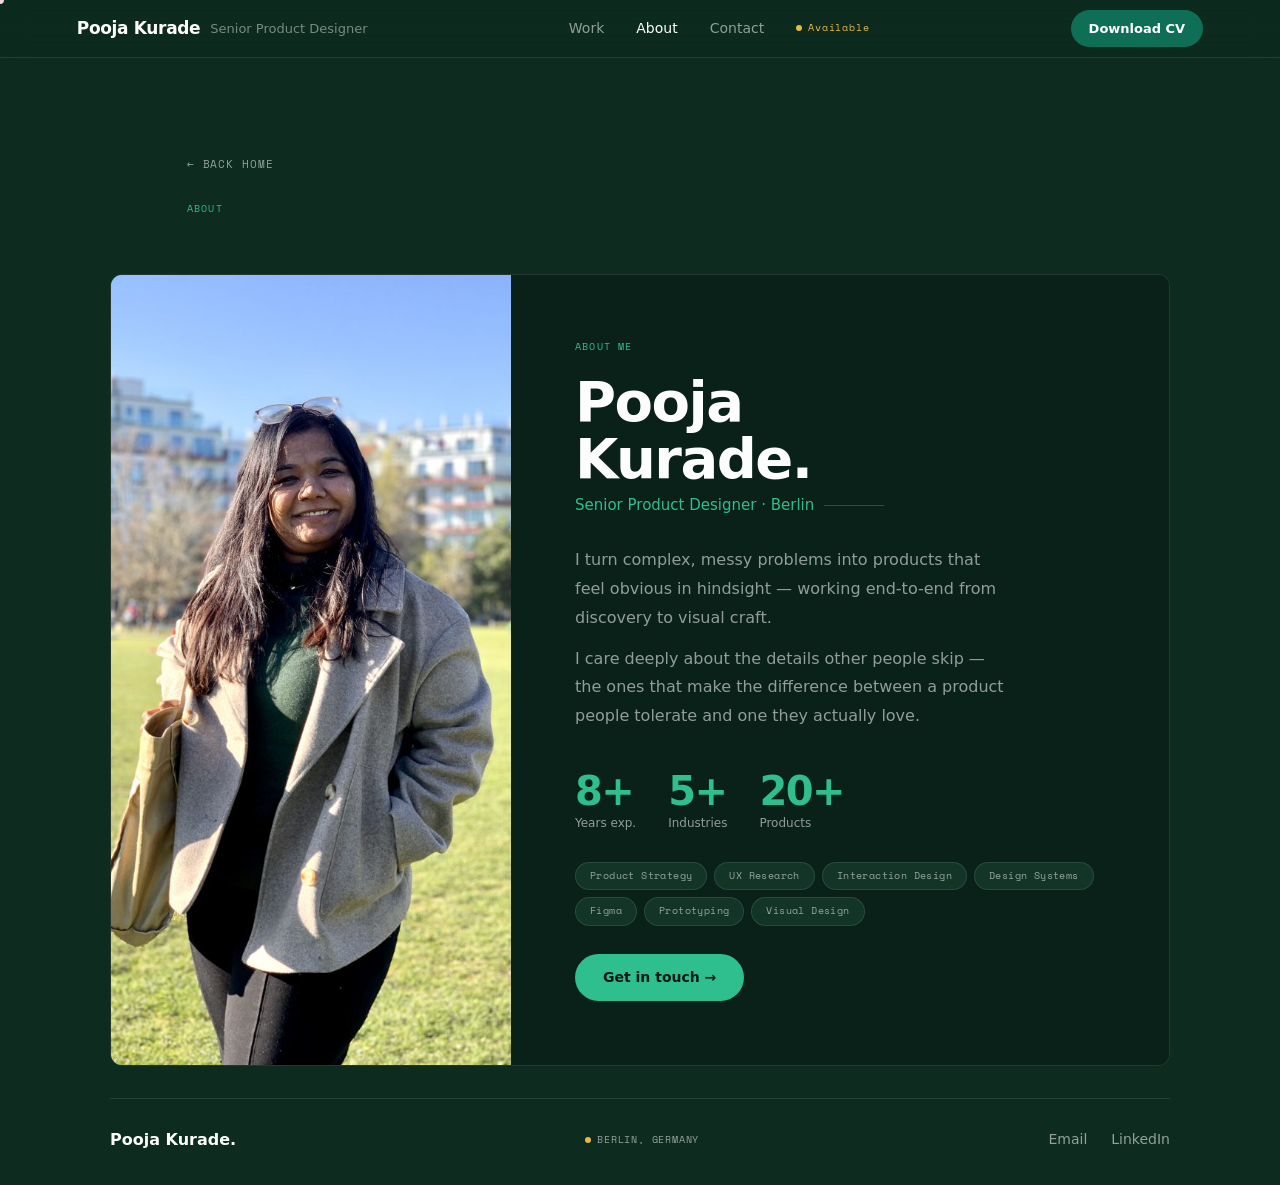
==== about.html @ 362f10af "Add favicon, fix nav color, overlay back link, compress images" ====
<!DOCTYPE html>
<html lang="en">
<head>
<meta charset="UTF-8">
<meta name="viewport" content="width=device-width, initial-scale=1.0">
<title>About — Pooja Kurade, Senior Product Designer</title>
<meta name="description" content="Senior Product Designer based in Berlin with 8 years of experience across mobile, enterprise, automotive and fintech.">
<link rel="icon" type="image/png" sizes="32x32" href="images/favicon-32.png">
<link rel="icon" type="image/png" sizes="16x16" href="images/favicon-16.png">
<link rel="apple-touch-icon" sizes="180x180" href="images/favicon-180.png">
<link rel="icon" href="images/favicon.ico">
<link href="https://api.fontshare.com/v2/css?f[]=general-sans@400,500,600,700&display=swap" rel="stylesheet">
<link rel="preconnect" href="https://fonts.googleapis.com">
<link rel="preconnect" href="https://fonts.gstatic.com" crossorigin>
<link href="https://fonts.googleapis.com/css2?family=Space+Mono&display=swap" rel="stylesheet">
<style>

/* ── TOKENS ── */
:root {
  --dark:     #081812;
  --bg:       #0D2B1E;
  --bg-alt:   #0A2119;
  --bg-raise: #123528;
  --mid:      rgba(253,253,253,.56);
  --mid-dim:  rgba(253,253,253,.38);
  --light:    #0A2119;
  --cream:    #0D2B1E;
  --white:    #FDFDFD;
  --teal:     #2FBE8E;
  --teal-l:   rgba(47,190,142,.14);
  --yellow:   #E8B84B;
  --yellow-l: rgba(232,184,75,.14);
  --border:   rgba(255,255,255,.10);
  --ff:  'Source Sans 3', 'Source Sans Pro', system-ui, sans-serif;
  --ff-m: 'Space Mono', monospace;
  --pad:  clamp(24px, 6vw, 96px);
  --max-w: 1060px;
  --ease: cubic-bezier(0.4,0,0.2,1);
}

*,*::before,*::after { box-sizing: border-box; margin: 0; padding: 0 }
html { scroll-behavior: smooth }
body {
  font-family: var(--ff);
  font-size: 16px; line-height: 1.65;
  color: var(--mid); background: var(--bg);
  cursor: none; overflow-x: hidden;
}
a { color: inherit; text-decoration: none }
img { display: block; max-width: 100% }

#cur {
  width: 8px; height: 8px; background: #fff;
  mix-blend-mode: difference;
  border-radius: 50%; position: fixed; top: 0; left: 0;
  pointer-events: none; z-index: 9999;
  transform: translate(-50%,-50%);
  transition: width .2s var(--ease), height .2s var(--ease);
  will-change: left, top;
}
#cur.big { width: 32px; height: 32px; background: transparent; border: 1.5px solid var(--teal) }
@media(hover:none) { #cur { display: none } body { cursor: auto } }

/* ── NAV ── */
#nav {
  position: fixed; top: 0; left: 0; right: 0; z-index: 200;
  height: 58px; display: flex; align-items: center; justify-content: space-between;
  padding: 0 var(--pad);
  background: rgba(13,43,30,.92);
  backdrop-filter: blur(14px); -webkit-backdrop-filter: blur(14px);
  border-bottom: 1px solid var(--border);
}
.nav-logo { font-size: 17px; font-weight: 700; color: #fff; letter-spacing: -.02em; display: flex; align-items: center; gap: 10px }
.nav-role { font-size: 13px; font-weight: 400; color: rgba(255,255,255,.45); letter-spacing: 0 }
@media (max-width: 640px) { .nav-role { display: none } }
.nav-links { display: flex; list-style: none; gap: 32px; align-items: center }
.nav-links a { font-size: 14px; font-weight: 500; color: rgba(255,255,255,.55); transition: color .2s }
.nav-links a:hover, .nav-links a.cur-page { color: #fff }
.nav-cv {
  display: inline-flex; align-items: center; gap: 6px;
  font-family: var(--ff); font-size: 13px; font-weight: 600;
  color: #fff; background: #0F6E56;
  padding: 8px 18px; border-radius: 999px;
  transition: background .2s, transform .15s;
  white-space: nowrap;
}
.nav-cv:hover { background: #0F6E56; transform: translateY(-1px) }
.nav-avail {
  font-family: var(--ff-m); font-size: 10px; letter-spacing: .08em;
  color: var(--yellow); display: flex; align-items: center; gap: 6px;
}
.nav-dot {
  width: 6px; height: 6px; border-radius: 50%; background: var(--yellow);
  display: inline-block; animation: pulse 2.5s ease infinite; flex-shrink: 0;
}
@keyframes pulse { 0%,100%{opacity:1} 50%{opacity:.3} }
.hamburger {
  display: none; flex-direction: column; gap: 5px;
  background: none; border: none; cursor: none; padding: 4px;
}
.hamburger span { display: block; width: 20px; height: 1.5px; background: rgba(255,255,255,.7); border-radius: 2px }
#mob {
  display: none; position: fixed; inset: 0; z-index: 190;
  background: var(--bg); flex-direction: column;
  align-items: center; justify-content: center; gap: 24px;
}
#mob.open { display: flex }
#mob a { font-size: 40px; font-weight: 700; color: var(--white); transition: color .2s }
#mob a:hover { color: var(--teal) }
.mob-x { position: absolute; top: 18px; right: var(--pad); font-size: 22px; background: none; border: none; cursor: none; color: var(--white) }

/* ── PAGE HEAD ── */
.about-head { padding: 150px var(--pad) 0; max-width: var(--max-w); margin: 0 auto }
.about-eyebrow {
  font-family: var(--ff-m); font-size: 10px; letter-spacing: .12em;
  text-transform: uppercase; color: var(--teal); margin-bottom: 16px; display: block;
}
.about-back {
  display: inline-flex; align-items: center; gap: 6px;
  font-family: var(--ff-m); font-size: 11px; letter-spacing: .08em; text-transform: uppercase;
  color: var(--mid); margin-bottom: 28px; transition: color .2s;
}
.about-back:hover { color: var(--teal) }

/* ── PROFILE (reused) ── */
#profile { padding: 40px var(--pad) 0 }
.profile-grid {
  max-width: var(--max-w);
  margin: 0 auto;
  display: grid; grid-template-columns: 400px 1fr;
  min-height: 580px;
  background: var(--bg-alt); border: 1px solid var(--border); border-radius: 12px; overflow: hidden;
}
.profile-photo-col { position: relative; overflow: hidden; background: var(--teal) }
.profile-photo-col > img { width: 100%; height: 100%; object-fit: cover; object-position: center 12%; display: block }
.profile-content {
  padding: clamp(40px, 5vw, 72px) clamp(32px, 5vw, 72px);
  display: flex; flex-direction: column; justify-content: center;
  background: var(--bg-alt);
}
.profile-tag {
  font-family: var(--ff-m); font-size: 10px; letter-spacing: .12em;
  text-transform: uppercase; color: var(--teal); margin-bottom: 18px; display: block;
}
.profile-name {
  font-size: clamp(36px, 4.5vw, 56px); font-weight: 700;
  color: var(--white); letter-spacing: -1.5px; line-height: 1.02;
  margin-bottom: 6px;
}
.profile-role {
  font-size: 15px; color: var(--teal); font-weight: 500;
  margin-bottom: 28px; display: flex; align-items: center; gap: 10px;
}
.profile-role::after { content: ''; flex: 1; max-width: 60px; height: 1px; background: var(--teal); opacity: .35 }
.profile-bio { font-size: 16px; color: var(--mid); line-height: 1.8; margin-bottom: 12px; max-width: 440px }
.profile-stats { display: flex; gap: 32px; margin: 28px 0 28px; flex-wrap: wrap }
.stat-n { font-size: 40px; font-weight: 700; color: var(--teal); line-height: 1; letter-spacing: -1.5px }
.stat-n em { color: var(--teal); font-style: normal }
.stat-l { font-size: 12px; color: var(--mid); margin-top: 3px }
.profile-skills { display: flex; flex-wrap: wrap; gap: 7px; margin-bottom: 28px }
.sk {
  font-family: var(--ff-m); font-size: 10px; letter-spacing: .04em;
  padding: 5px 14px; border-radius: 999px;
  background: var(--bg-raise); border: 1px solid var(--border); color: var(--mid);
}
.profile-cta {
  display: inline-flex; align-items: center; gap: 8px;
  font-size: 14px; font-weight: 600; color: var(--dark);
  background: var(--teal); padding: 12px 28px; border-radius: 999px;
  transition: background .2s, transform .2s; cursor: none; width: fit-content;
}
.profile-cta:hover { transform: translateY(-2px) }
@media(max-width: 900px) {
  .profile-grid { grid-template-columns: 1fr }
  .profile-photo-col { min-height: 420px }
  .profile-stats { gap: 24px }
}

/* ── FOOTER ── */
footer { padding: 32px var(--pad) }
.ft {
  max-width: var(--max-w); margin: 0 auto;
  display: flex; align-items: center; justify-content: space-between;
  flex-wrap: wrap; gap: 14px;
  border-top: 1px solid var(--border); padding-top: 28px;
}
.ft-logo { font-size: 16px; font-weight: 700; color: var(--white) }
.ft-loc {
  font-family: var(--ff-m); font-size: 10px; letter-spacing: .08em;
  text-transform: uppercase; color: var(--mid);
  display: flex; align-items: center; gap: 6px;
}
.ft-links { display: flex; gap: 24px }
.ft-links a { font-size: 14px; font-weight: 500; color: var(--mid); transition: color .2s }
.ft-links a:hover { color: var(--teal) }

.rv { opacity: 0; transform: translateY(18px); transition: opacity .5s var(--ease), transform .5s var(--ease) }
.rv.in { opacity: 1; transform: translateY(0) }

@media(max-width: 820px) {
  .nav-links { display: none }
  .nav-cv { display: none }
  .hamburger { display: flex }
}
</style>
</head>
<body>

<div id="cur"></div>

<!-- MOBILE OVERLAY -->
<div id="mob">
  <button class="mob-x" id="mobX">✕</button>
  <a href="index.html#work" onclick="cM()">Work</a>
  <a href="about.html" onclick="cM()">About</a>
  <a href="mailto:pooja.kurade@gmail.com" onclick="cM()">Contact</a>
</div>

<!-- NAV -->
<nav id="nav">
  <a href="index.html" class="nav-logo">Pooja Kurade <span class="nav-role">Senior Product Designer</span></a>
  <ul class="nav-links">
    <li><a href="index.html#work">Work</a></li>
    <li><a href="about.html" class="cur-page">About</a></li>
    <li><a href="mailto:pooja.kurade@gmail.com">Contact</a></li>
    <li><span class="nav-avail"><span class="nav-dot"></span>Available</span></li>
  </ul>
  <a href="pooja_kurade_resume.pdf" download class="nav-cv">Download CV</a>
  <button class="hamburger" id="ham" aria-label="Menu"><span></span><span></span></button>
</nav>

<!-- PAGE HEAD -->
<div class="about-head">
  <a href="index.html" class="about-back rv">← Back home</a>
  <span class="about-eyebrow rv">About</span>
</div>

<!-- PROFILE -->
<section id="profile">
  <div class="profile-grid rv">
    <!-- Photo side -->
    <div class="profile-photo-col">
      <img src="images/about-photo.jpg" alt="Pooja Kurade">
    </div>

    <!-- Content side -->
    <div class="profile-content">
      <span class="profile-tag">About me</span>
      <h2 class="profile-name">Pooja<br>Kurade.</h2>
      <div class="profile-role">Senior Product Designer · Berlin</div>
      <p class="profile-bio">
        I turn complex, messy problems into products that feel obvious in hindsight — working end-to-end from discovery to visual craft.
      </p>
      <p class="profile-bio">
        I care deeply about the details other people skip — the ones that make the difference between a product people tolerate and one they actually love.
      </p>
      <div class="profile-stats">
        <div>
          <div class="stat-n">8<em>+</em></div>
          <div class="stat-l">Years exp.</div>
        </div>
        <div>
          <div class="stat-n">5<em>+</em></div>
          <div class="stat-l">Industries</div>
        </div>
        <div>
          <div class="stat-n">20<em>+</em></div>
          <div class="stat-l">Products</div>
        </div>
      </div>
      <div class="profile-skills">
        <span class="sk">Product Strategy</span>
        <span class="sk">UX Research</span>
        <span class="sk">Interaction Design</span>
        <span class="sk">Design Systems</span>
        <span class="sk">Figma</span>
        <span class="sk">Prototyping</span>
        <span class="sk">Visual Design</span>
      </div>
      <a href="mailto:pooja.kurade@gmail.com" class="profile-cta">Get in touch →</a>
    </div>
  </div>
</section>

<!-- FOOTER -->
<footer>
  <div class="ft">
    <span class="ft-logo">Pooja Kurade.</span>
    <span class="ft-loc"><span class="nav-dot"></span>Berlin, Germany</span>
    <div class="ft-links">
      <a href="mailto:pooja.kurade@gmail.com">Email</a>
      <a href="https://linkedin.com/in/pooja-kurade" target="_blank">LinkedIn</a>
    </div>
  </div>
</footer>

<script>
// Cursor
const cur = document.getElementById('cur');
let cx = 0, cy = 0, tx = 0, ty = 0;
document.addEventListener('mousemove', e => { tx = e.clientX; ty = e.clientY });
document.querySelectorAll('a, button').forEach(el => {
  el.addEventListener('mouseenter', () => cur.classList.add('big'));
  el.addEventListener('mouseleave', () => cur.classList.remove('big'));
});
(function loop() {
  cx += (tx - cx) * .14; cy += (ty - cy) * .14;
  cur.style.left = cx + 'px'; cur.style.top = cy + 'px';
  requestAnimationFrame(loop);
})();

// Mobile nav
const ham = document.getElementById('ham'), mob = document.getElementById('mob'), mobX = document.getElementById('mobX');
function oM() { mob.classList.add('open') }
function cM() { mob.classList.remove('open') }
ham.addEventListener('click', oM); mobX.addEventListener('click', cM);

// Scroll reveal
const obs = new IntersectionObserver(entries => {
  entries.forEach(e => { if (e.isIntersecting) { e.target.classList.add('in'); obs.unobserve(e.target) } });
}, { threshold: 0.06 });
document.querySelectorAll('.rv').forEach(el => obs.observe(el));
</script>
</body>
</html>
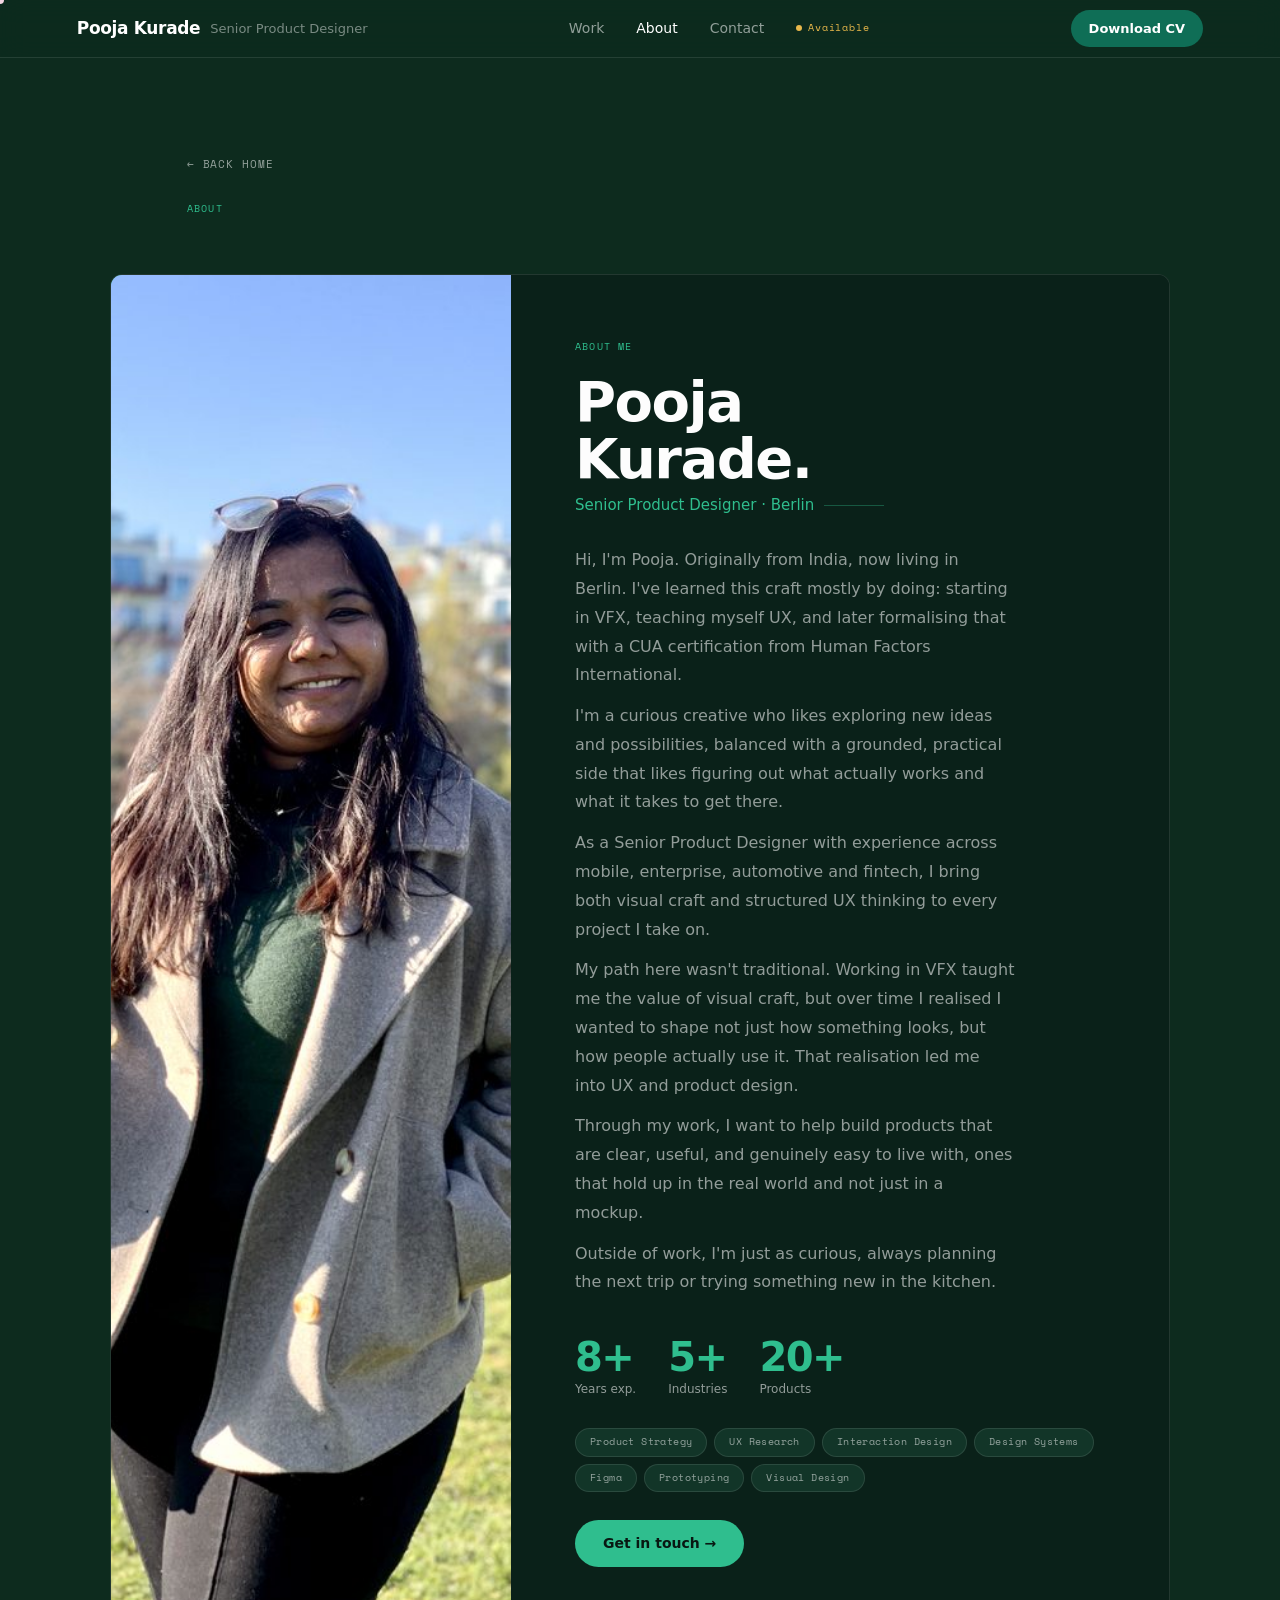
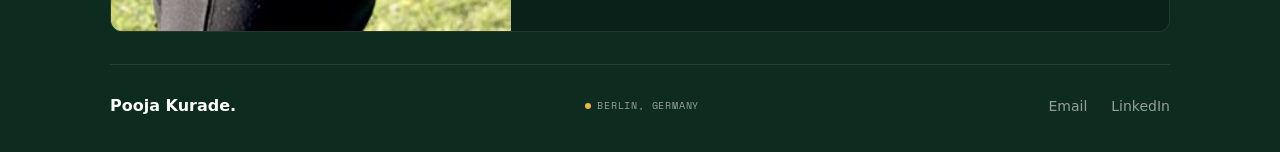
==== commit db63a6ef: "Rewrite About bio, add favicon, fix hero back link overlay" ====
--- a/about.html
+++ b/about.html
@@ -249,10 +249,22 @@
       <h2 class="profile-name">Pooja<br>Kurade.</h2>
       <div class="profile-role">Senior Product Designer · Berlin</div>
       <p class="profile-bio">
-        I turn complex, messy problems into products that feel obvious in hindsight — working end-to-end from discovery to visual craft.
-      </p>
-      <p class="profile-bio">
-        I care deeply about the details other people skip — the ones that make the difference between a product people tolerate and one they actually love.
+        Hi, I'm Pooja. Originally from India, now living in Berlin. I've learned this craft mostly by doing: starting in VFX, teaching myself UX, and later formalising that with a CUA certification from Human Factors International.
+      </p>
+      <p class="profile-bio">
+        I'm a curious creative who likes exploring new ideas and possibilities, balanced with a grounded, practical side that likes figuring out what actually works and what it takes to get there.
+      </p>
+      <p class="profile-bio">
+        As a Senior Product Designer with experience across mobile, enterprise, automotive and fintech, I bring both visual craft and structured UX thinking to every project I take on.
+      </p>
+      <p class="profile-bio">
+        My path here wasn't traditional. Working in VFX taught me the value of visual craft, but over time I realised I wanted to shape not just how something looks, but how people actually use it. That realisation led me into UX and product design.
+      </p>
+      <p class="profile-bio">
+        Through my work, I want to help build products that are clear, useful, and genuinely easy to live with, ones that hold up in the real world and not just in a mockup.
+      </p>
+      <p class="profile-bio">
+        Outside of work, I'm just as curious, always planning the next trip or trying something new in the kitchen.
       </p>
       <div class="profile-stats">
         <div>
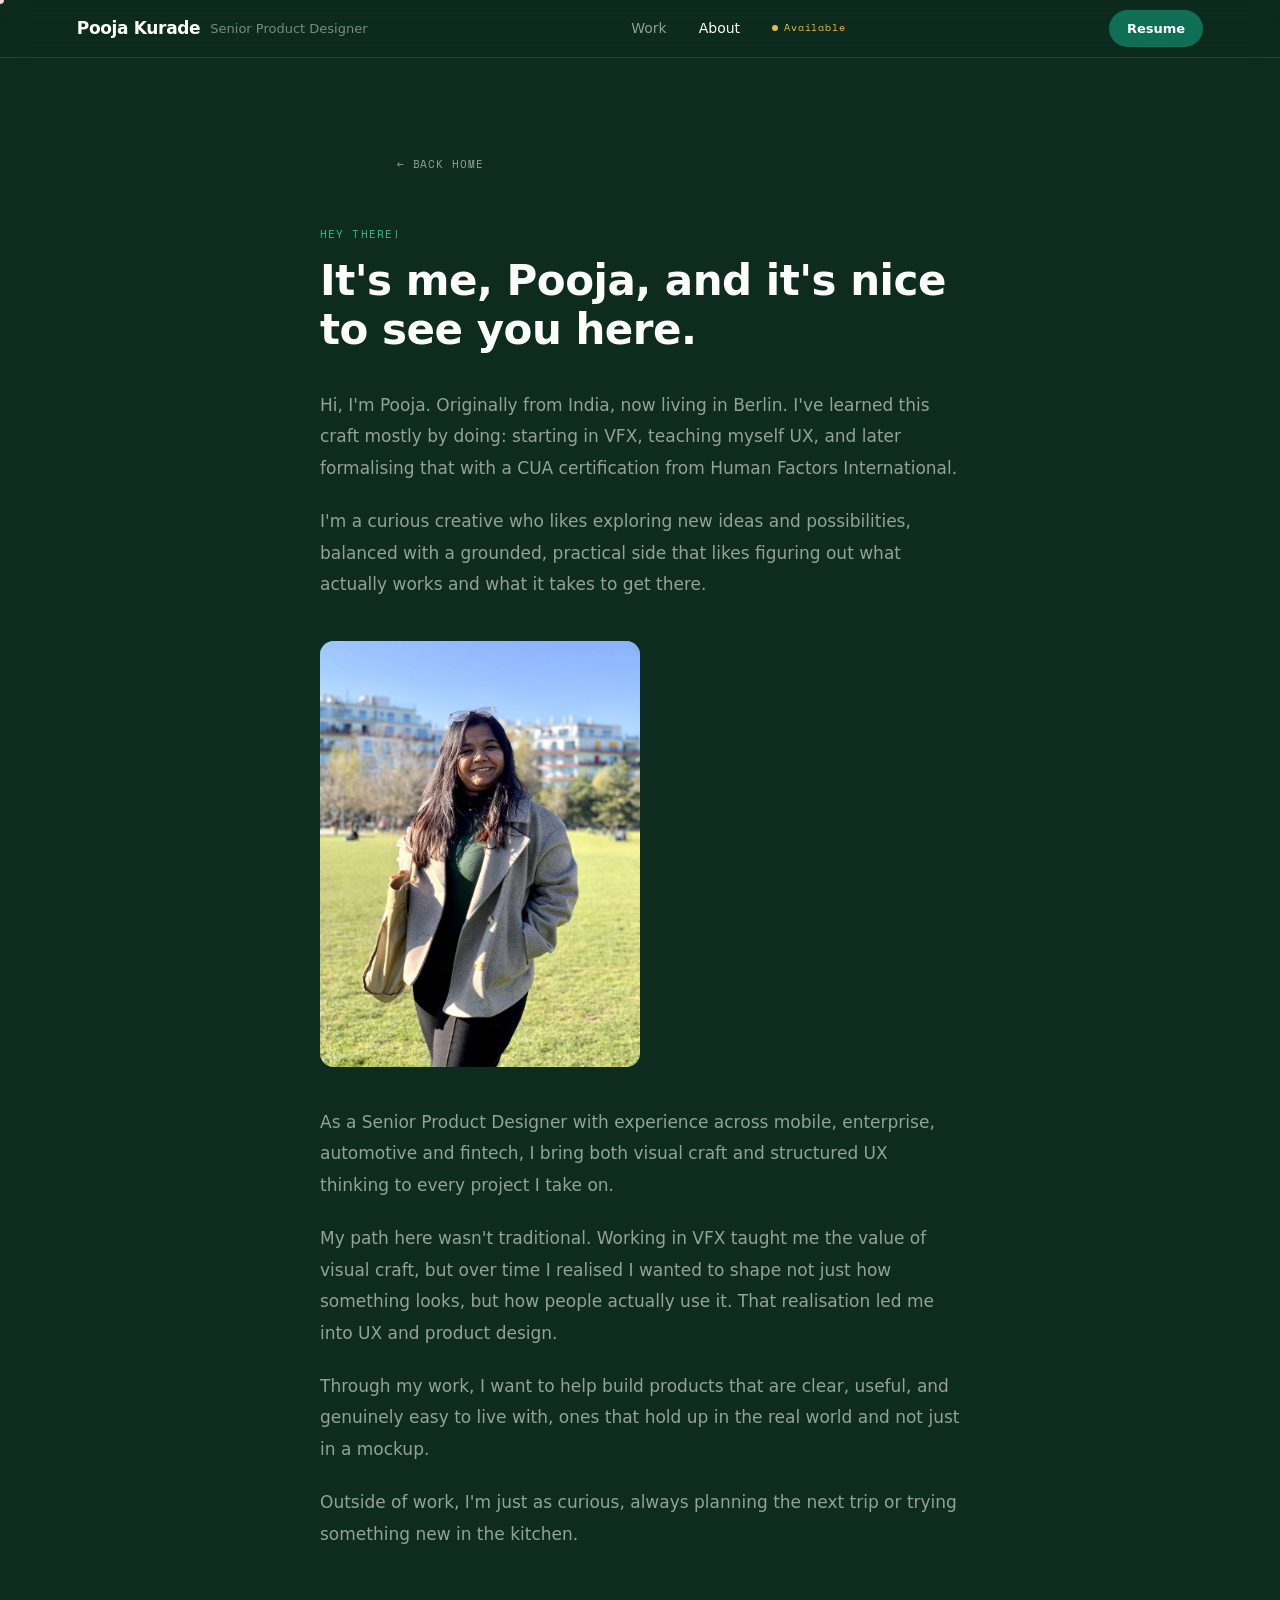
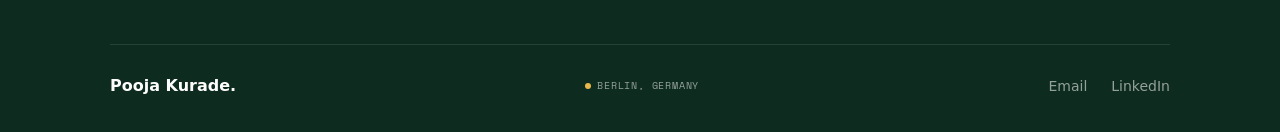
==== commit ea162f6c: "Rebuild About page as narrative layout, rename CV to Resume site-wide" ====
--- a/about.html
+++ b/about.html
@@ -58,7 +58,7 @@
   transition: width .2s var(--ease), height .2s var(--ease);
   will-change: left, top;
 }
-#cur.big { width: 32px; height: 32px; background: transparent; border: 1.5px solid var(--teal) }
+#cur.big { width: 32px; height: 32px; background: transparent; border: 1.5px solid var(--teal); mix-blend-mode: normal }
 @media(hover:none) { #cur { display: none } body { cursor: auto } }
 
 /* ── NAV ── */
@@ -110,7 +110,7 @@
 .mob-x { position: absolute; top: 18px; right: var(--pad); font-size: 22px; background: none; border: none; cursor: none; color: var(--white) }
 
 /* ── PAGE HEAD ── */
-.about-head { padding: 150px var(--pad) 0; max-width: var(--max-w); margin: 0 auto }
+.about-head { padding: 150px var(--pad) 0; max-width: 640px; margin: 0 auto }
 .about-eyebrow {
   font-family: var(--ff-m); font-size: 10px; letter-spacing: .12em;
   text-transform: uppercase; color: var(--teal); margin-bottom: 16px; display: block;
@@ -122,58 +122,32 @@
 }
 .about-back:hover { color: var(--teal) }
 
-/* ── PROFILE (reused) ── */
-#profile { padding: 40px var(--pad) 0 }
-.profile-grid {
-  max-width: var(--max-w);
-  margin: 0 auto;
-  display: grid; grid-template-columns: 400px 1fr;
-  min-height: 580px;
-  background: var(--bg-alt); border: 1px solid var(--border); border-radius: 12px; overflow: hidden;
-}
-.profile-photo-col { position: relative; overflow: hidden; background: var(--teal) }
-.profile-photo-col > img { width: 100%; height: 100%; object-fit: cover; object-position: center 12%; display: block }
-.profile-content {
-  padding: clamp(40px, 5vw, 72px) clamp(32px, 5vw, 72px);
-  display: flex; flex-direction: column; justify-content: center;
-  background: var(--bg-alt);
-}
-.profile-tag {
-  font-family: var(--ff-m); font-size: 10px; letter-spacing: .12em;
-  text-transform: uppercase; color: var(--teal); margin-bottom: 18px; display: block;
-}
-.profile-name {
-  font-size: clamp(36px, 4.5vw, 56px); font-weight: 700;
-  color: var(--white); letter-spacing: -1.5px; line-height: 1.02;
-  margin-bottom: 6px;
-}
-.profile-role {
-  font-size: 15px; color: var(--teal); font-weight: 500;
-  margin-bottom: 28px; display: flex; align-items: center; gap: 10px;
-}
-.profile-role::after { content: ''; flex: 1; max-width: 60px; height: 1px; background: var(--teal); opacity: .35 }
-.profile-bio { font-size: 16px; color: var(--mid); line-height: 1.8; margin-bottom: 12px; max-width: 440px }
-.profile-stats { display: flex; gap: 32px; margin: 28px 0 28px; flex-wrap: wrap }
-.stat-n { font-size: 40px; font-weight: 700; color: var(--teal); line-height: 1; letter-spacing: -1.5px }
-.stat-n em { color: var(--teal); font-style: normal }
-.stat-l { font-size: 12px; color: var(--mid); margin-top: 3px }
-.profile-skills { display: flex; flex-wrap: wrap; gap: 7px; margin-bottom: 28px }
-.sk {
-  font-family: var(--ff-m); font-size: 10px; letter-spacing: .04em;
-  padding: 5px 14px; border-radius: 999px;
-  background: var(--bg-raise); border: 1px solid var(--border); color: var(--mid);
-}
-.profile-cta {
-  display: inline-flex; align-items: center; gap: 8px;
-  font-size: 14px; font-weight: 600; color: var(--dark);
-  background: var(--teal); padding: 12px 28px; border-radius: 999px;
-  transition: background .2s, transform .2s; cursor: none; width: fit-content;
-}
-.profile-cta:hover { transform: translateY(-2px) }
-@media(max-width: 900px) {
-  .profile-grid { grid-template-columns: 1fr }
-  .profile-photo-col { min-height: 420px }
-  .profile-stats { gap: 24px }
+/* ── PROFILE / NARRATIVE ── */
+#profile { padding: 24px var(--pad) 40px }
+.narrative-inner { max-width: 640px; margin: 0 auto }
+.narrative-eyebrow {
+  font-family: var(--ff-m); font-size: 11px; letter-spacing: .1em;
+  text-transform: uppercase; color: var(--teal); margin-bottom: 14px; display: block;
+}
+.narrative-heading {
+  font-size: clamp(28px, 4vw, 42px); font-weight: 700;
+  color: var(--white); letter-spacing: -.5px; line-height: 1.15;
+  margin-bottom: 36px; max-width: 22ch;
+}
+.narrative-p { font-size: 17px; color: var(--mid); line-height: 1.85; margin-bottom: 22px }
+.narrative-photo {
+  margin: 40px 0; border-radius: 14px; overflow: hidden;
+  max-width: 320px; background: var(--teal);
+}
+.narrative-photo img { width: 100%; display: block; object-fit: cover; object-position: center 12% }
+.narrative-photos-more {
+  display: flex; gap: 12px; margin: 40px 0; flex-wrap: wrap;
+}
+.narrative-photos-more img {
+  width: calc(33.33% - 8px); border-radius: 10px; aspect-ratio: 1; object-fit: cover;
+}
+@media(max-width: 640px) {
+  .narrative-photo { max-width: 100% }
 }
 
 /* ── FOOTER ── */
@@ -213,7 +187,6 @@
   <button class="mob-x" id="mobX">✕</button>
   <a href="index.html#work" onclick="cM()">Work</a>
   <a href="about.html" onclick="cM()">About</a>
-  <a href="mailto:pooja.kurade@gmail.com" onclick="cM()">Contact</a>
 </div>
 
 <!-- NAV -->
@@ -222,75 +195,48 @@
   <ul class="nav-links">
     <li><a href="index.html#work">Work</a></li>
     <li><a href="about.html" class="cur-page">About</a></li>
-    <li><a href="mailto:pooja.kurade@gmail.com">Contact</a></li>
     <li><span class="nav-avail"><span class="nav-dot"></span>Available</span></li>
   </ul>
-  <a href="pooja_kurade_resume.pdf" download class="nav-cv">Download CV</a>
+  <a href="pooja_kurade_resume.pdf" download class="nav-cv">Resume</a>
   <button class="hamburger" id="ham" aria-label="Menu"><span></span><span></span></button>
 </nav>
 
 <!-- PAGE HEAD -->
 <div class="about-head">
   <a href="index.html" class="about-back rv">← Back home</a>
-  <span class="about-eyebrow rv">About</span>
 </div>
 
-<!-- PROFILE -->
+<!-- PROFILE / NARRATIVE -->
 <section id="profile">
-  <div class="profile-grid rv">
-    <!-- Photo side -->
-    <div class="profile-photo-col">
+  <div class="narrative-inner rv">
+    <span class="narrative-eyebrow">Hey there!</span>
+    <h1 class="narrative-heading">It's me, Pooja, and it's nice to see you here.</h1>
+
+    <p class="narrative-p">
+      Hi, I'm Pooja. Originally from India, now living in Berlin. I've learned this craft mostly by doing: starting in VFX, teaching myself UX, and later formalising that with a CUA certification from Human Factors International.
+    </p>
+    <p class="narrative-p">
+      I'm a curious creative who likes exploring new ideas and possibilities, balanced with a grounded, practical side that likes figuring out what actually works and what it takes to get there.
+    </p>
+
+    <div class="narrative-photo">
       <img src="images/about-photo.jpg" alt="Pooja Kurade">
     </div>
 
-    <!-- Content side -->
-    <div class="profile-content">
-      <span class="profile-tag">About me</span>
-      <h2 class="profile-name">Pooja<br>Kurade.</h2>
-      <div class="profile-role">Senior Product Designer · Berlin</div>
-      <p class="profile-bio">
-        Hi, I'm Pooja. Originally from India, now living in Berlin. I've learned this craft mostly by doing: starting in VFX, teaching myself UX, and later formalising that with a CUA certification from Human Factors International.
-      </p>
-      <p class="profile-bio">
-        I'm a curious creative who likes exploring new ideas and possibilities, balanced with a grounded, practical side that likes figuring out what actually works and what it takes to get there.
-      </p>
-      <p class="profile-bio">
-        As a Senior Product Designer with experience across mobile, enterprise, automotive and fintech, I bring both visual craft and structured UX thinking to every project I take on.
-      </p>
-      <p class="profile-bio">
-        My path here wasn't traditional. Working in VFX taught me the value of visual craft, but over time I realised I wanted to shape not just how something looks, but how people actually use it. That realisation led me into UX and product design.
-      </p>
-      <p class="profile-bio">
-        Through my work, I want to help build products that are clear, useful, and genuinely easy to live with, ones that hold up in the real world and not just in a mockup.
-      </p>
-      <p class="profile-bio">
-        Outside of work, I'm just as curious, always planning the next trip or trying something new in the kitchen.
-      </p>
-      <div class="profile-stats">
-        <div>
-          <div class="stat-n">8<em>+</em></div>
-          <div class="stat-l">Years exp.</div>
-        </div>
-        <div>
-          <div class="stat-n">5<em>+</em></div>
-          <div class="stat-l">Industries</div>
-        </div>
-        <div>
-          <div class="stat-n">20<em>+</em></div>
-          <div class="stat-l">Products</div>
-        </div>
-      </div>
-      <div class="profile-skills">
-        <span class="sk">Product Strategy</span>
-        <span class="sk">UX Research</span>
-        <span class="sk">Interaction Design</span>
-        <span class="sk">Design Systems</span>
-        <span class="sk">Figma</span>
-        <span class="sk">Prototyping</span>
-        <span class="sk">Visual Design</span>
-      </div>
-      <a href="mailto:pooja.kurade@gmail.com" class="profile-cta">Get in touch →</a>
-    </div>
+    <p class="narrative-p">
+      As a Senior Product Designer with experience across mobile, enterprise, automotive and fintech, I bring both visual craft and structured UX thinking to every project I take on.
+    </p>
+    <p class="narrative-p">
+      My path here wasn't traditional. Working in VFX taught me the value of visual craft, but over time I realised I wanted to shape not just how something looks, but how people actually use it. That realisation led me into UX and product design.
+    </p>
+    <p class="narrative-p">
+      Through my work, I want to help build products that are clear, useful, and genuinely easy to live with, ones that hold up in the real world and not just in a mockup.
+    </p>
+    <p class="narrative-p">
+      Outside of work, I'm just as curious, always planning the next trip or trying something new in the kitchen.
+    </p>
+
+    <!-- More personal photos go here once provided -->
   </div>
 </section>
 
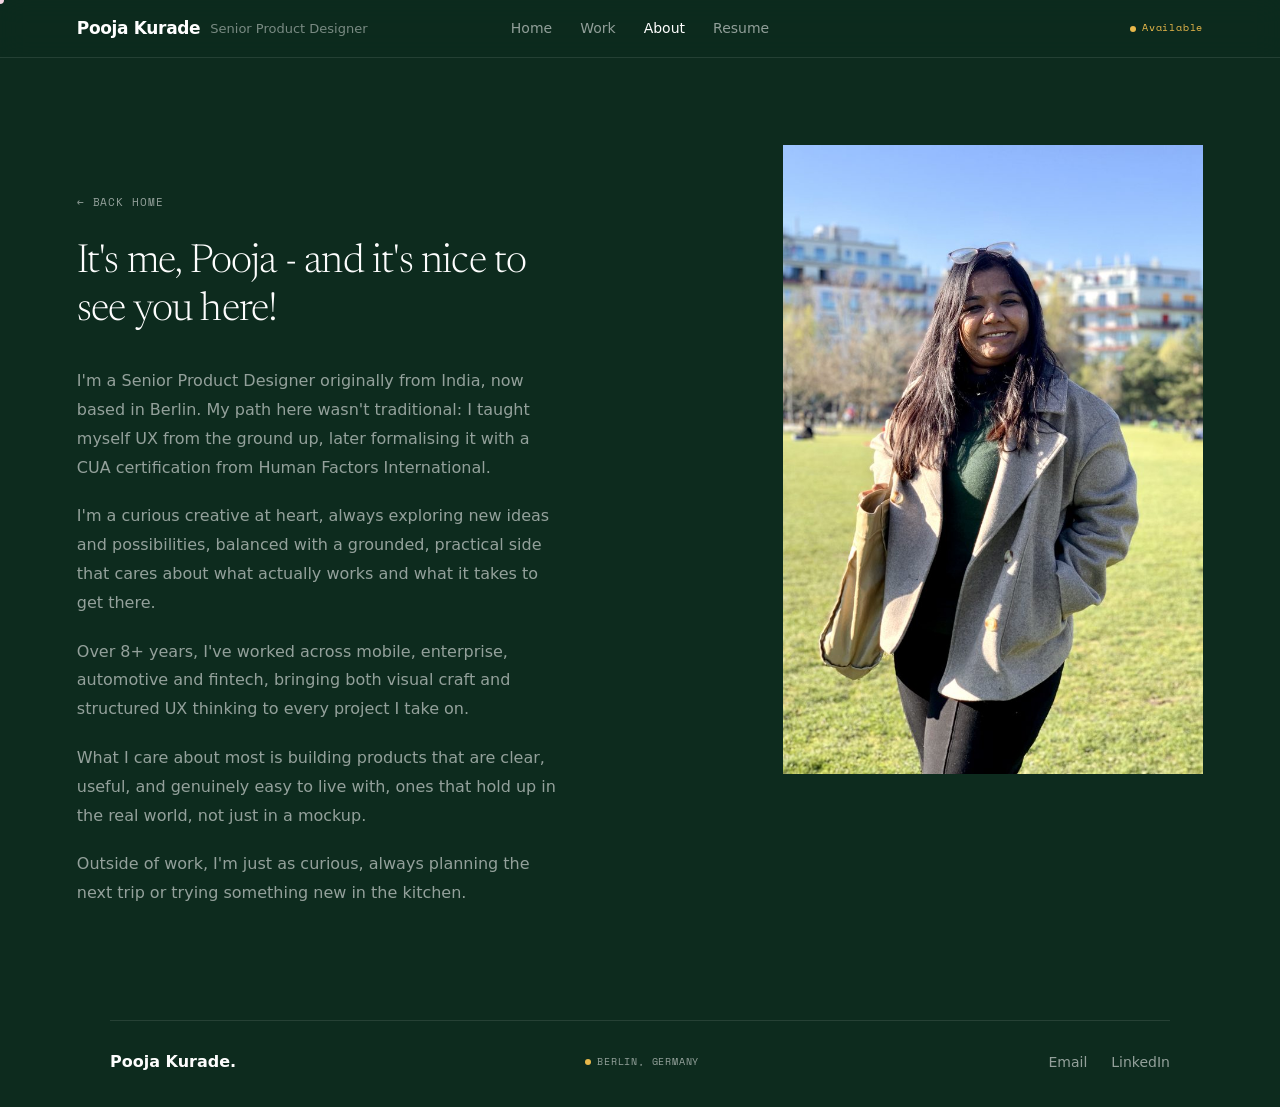
==== commit 95c8a65d: "Unify header/footer/colors across all pages, fix TTK case-nav loop" ====
--- a/about.html
+++ b/about.html
@@ -13,6 +13,7 @@
 <link rel="preconnect" href="https://fonts.googleapis.com">
 <link rel="preconnect" href="https://fonts.gstatic.com" crossorigin>
 <link href="https://fonts.googleapis.com/css2?family=Space+Mono&display=swap" rel="stylesheet">
+<link href="https://fonts.googleapis.com/css2?family=Newsreader:ital,wght@0,300;1,300&display=swap" rel="stylesheet">
 <style>
 
 /* ── TOKENS ── */
@@ -64,27 +65,26 @@
 /* ── NAV ── */
 #nav {
   position: fixed; top: 0; left: 0; right: 0; z-index: 200;
-  height: 58px; display: flex; align-items: center; justify-content: space-between;
+  height: 58px; display: grid; grid-template-columns: 1fr auto 1fr; align-items: center;
   padding: 0 var(--pad);
   background: rgba(13,43,30,.92);
   backdrop-filter: blur(14px); -webkit-backdrop-filter: blur(14px);
   border-bottom: 1px solid var(--border);
 }
-.nav-logo { font-size: 17px; font-weight: 700; color: #fff; letter-spacing: -.02em; display: flex; align-items: center; gap: 10px }
+.nav-logo { font-size: 17px; font-weight: 700; color: #fff; letter-spacing: -.02em; display: flex; align-items: center; gap: 10px; justify-self: start }
 .nav-role { font-size: 13px; font-weight: 400; color: rgba(255,255,255,.45); letter-spacing: 0 }
 @media (max-width: 640px) { .nav-role { display: none } }
-.nav-links { display: flex; list-style: none; gap: 32px; align-items: center }
+.nav-links { display: flex; list-style: none; gap: 28px; align-items: center; justify-self: center }
 .nav-links a { font-size: 14px; font-weight: 500; color: rgba(255,255,255,.55); transition: color .2s }
 .nav-links a:hover, .nav-links a.cur-page { color: #fff }
+.nav-right { display: flex; align-items: center; gap: 22px; justify-self: end }
 .nav-cv {
-  display: inline-flex; align-items: center; gap: 6px;
-  font-family: var(--ff); font-size: 13px; font-weight: 600;
-  color: #fff; background: #0F6E56;
-  padding: 8px 18px; border-radius: 999px;
-  transition: background .2s, transform .15s;
+  font-family: var(--ff); font-size: 14px; font-weight: 500;
+  color: rgba(255,255,255,.55);
+  transition: color .2s;
   white-space: nowrap;
 }
-.nav-cv:hover { background: #0F6E56; transform: translateY(-1px) }
+.nav-cv:hover { color: #fff }
 .nav-avail {
   font-family: var(--ff-m); font-size: 10px; letter-spacing: .08em;
   color: var(--yellow); display: flex; align-items: center; gap: 6px;
@@ -109,45 +109,52 @@
 #mob a:hover { color: var(--teal) }
 .mob-x { position: absolute; top: 18px; right: var(--pad); font-size: 22px; background: none; border: none; cursor: none; color: var(--white) }
 
-/* ── PAGE HEAD ── */
-.about-head { padding: 150px var(--pad) 0; max-width: 640px; margin: 0 auto }
-.about-eyebrow {
-  font-family: var(--ff-m); font-size: 10px; letter-spacing: .12em;
-  text-transform: uppercase; color: var(--teal); margin-bottom: 16px; display: block;
-}
+/* ── PROFILE / NARRATIVE (matches Figma layout) ── */
+#profile { padding-top: 58px }
+.about-split {
+  display: flex;
+  align-items: flex-start;
+  justify-content: center;
+  gap: 64px;
+  max-width: 1320px;
+  margin: 0 auto;
+  padding: 0 clamp(24px, 6vw, 96px);
+  min-height: calc(100vh - 58px);
+}
+.about-split-text {
+  flex: 1;
+  min-width: 0;
+  padding: 130px 0 60px 0;
+}
+.about-split-text-inner { max-width: 480px }
 .about-back {
   display: inline-flex; align-items: center; gap: 6px;
   font-family: var(--ff-m); font-size: 11px; letter-spacing: .08em; text-transform: uppercase;
   color: var(--mid); margin-bottom: 28px; transition: color .2s;
 }
 .about-back:hover { color: var(--teal) }
-
-/* ── PROFILE / NARRATIVE ── */
-#profile { padding: 24px var(--pad) 40px }
-.narrative-inner { max-width: 640px; margin: 0 auto }
-.narrative-eyebrow {
-  font-family: var(--ff-m); font-size: 11px; letter-spacing: .1em;
-  text-transform: uppercase; color: var(--teal); margin-bottom: 14px; display: block;
-}
 .narrative-heading {
-  font-size: clamp(28px, 4vw, 42px); font-weight: 700;
-  color: var(--white); letter-spacing: -.5px; line-height: 1.15;
-  margin-bottom: 36px; max-width: 22ch;
-}
-.narrative-p { font-size: 17px; color: var(--mid); line-height: 1.85; margin-bottom: 22px }
-.narrative-photo {
-  margin: 40px 0; border-radius: 14px; overflow: hidden;
-  max-width: 320px; background: var(--teal);
-}
-.narrative-photo img { width: 100%; display: block; object-fit: cover; object-position: center 12% }
-.narrative-photos-more {
-  display: flex; gap: 12px; margin: 40px 0; flex-wrap: wrap;
-}
-.narrative-photos-more img {
-  width: calc(33.33% - 8px); border-radius: 10px; aspect-ratio: 1; object-fit: cover;
-}
-@media(max-width: 640px) {
-  .narrative-photo { max-width: 100% }
+  font-family: 'Newsreader', serif;
+  font-size: clamp(30px, 3.8vw, 40px); font-weight: 300;
+  color: #fdfdfd; letter-spacing: -.02em; line-height: 1.2;
+  margin-bottom: 32px; max-width: 20ch;
+}
+.narrative-p { font-size: 16px; color: var(--mid); line-height: 1.8; margin-bottom: 20px }
+.about-split-photo {
+  position: relative; overflow: hidden; background: var(--teal);
+  flex-shrink: 0;
+  width: 420px; aspect-ratio: 483 / 723;
+  margin-top: 87px;
+}
+.about-split-photo img {
+  width: 100%; height: 100%; display: block;
+  object-fit: cover; object-position: center 15%;
+}
+@media(max-width: 900px) {
+  .about-split { flex-direction: column; gap: 0; min-height: 0; padding: 0 clamp(24px, 6vw, 96px) }
+  .about-split-photo { width: 100%; aspect-ratio: auto; min-height: 320px; margin-top: 24px }
+  .about-split-text { padding-top: 48px; order: 1 }
+  .about-split-photo { order: 0 }
 }
 
 /* ── FOOTER ── */
@@ -174,6 +181,7 @@
 @media(max-width: 820px) {
   .nav-links { display: none }
   .nav-cv { display: none }
+  .nav-avail { display: none }
   .hamburger { display: flex }
 }
 </style>
@@ -185,6 +193,7 @@
 <!-- MOBILE OVERLAY -->
 <div id="mob">
   <button class="mob-x" id="mobX">✕</button>
+  <a href="index.html" onclick="cM()">Home</a>
   <a href="index.html#work" onclick="cM()">Work</a>
   <a href="about.html" onclick="cM()">About</a>
 </div>
@@ -193,50 +202,45 @@
 <nav id="nav">
   <a href="index.html" class="nav-logo">Pooja Kurade <span class="nav-role">Senior Product Designer</span></a>
   <ul class="nav-links">
+    <li><a href="index.html">Home</a></li>
     <li><a href="index.html#work">Work</a></li>
     <li><a href="about.html" class="cur-page">About</a></li>
-    <li><span class="nav-avail"><span class="nav-dot"></span>Available</span></li>
+    <li><a href="pooja_kurade_resume.pdf" target="_blank" rel="noopener">Resume</a></li>
   </ul>
-  <a href="pooja_kurade_resume.pdf" download class="nav-cv">Resume</a>
-  <button class="hamburger" id="ham" aria-label="Menu"><span></span><span></span></button>
+  <div class="nav-right">
+    <span class="nav-avail"><span class="nav-dot"></span>Available</span>
+    <button class="hamburger" id="ham" aria-label="Menu"><span></span><span></span></button>
+  </div>
 </nav>
 
-<!-- PAGE HEAD -->
-<div class="about-head">
-  <a href="index.html" class="about-back rv">← Back home</a>
-</div>
-
-<!-- PROFILE / NARRATIVE -->
+<!-- PROFILE / NARRATIVE (two-column split) -->
 <section id="profile">
-  <div class="narrative-inner rv">
-    <span class="narrative-eyebrow">Hey there!</span>
-    <h1 class="narrative-heading">It's me, Pooja, and it's nice to see you here.</h1>
-
-    <p class="narrative-p">
-      Hi, I'm Pooja. Originally from India, now living in Berlin. I've learned this craft mostly by doing: starting in VFX, teaching myself UX, and later formalising that with a CUA certification from Human Factors International.
-    </p>
-    <p class="narrative-p">
-      I'm a curious creative who likes exploring new ideas and possibilities, balanced with a grounded, practical side that likes figuring out what actually works and what it takes to get there.
-    </p>
-
-    <div class="narrative-photo">
+  <div class="about-split rv">
+    <div class="about-split-text">
+      <div class="about-split-text-inner">
+        <a href="index.html" class="about-back">← Back home</a>
+        <h1 class="narrative-heading">It's me, Pooja - and it's nice to see you here!</h1>
+
+        <p class="narrative-p">
+          I'm a Senior Product Designer originally from India, now based in Berlin. My path here wasn't traditional: I taught myself UX from the ground up, later formalising it with a CUA certification from Human Factors International.
+        </p>
+        <p class="narrative-p">
+          I'm a curious creative at heart, always exploring new ideas and possibilities, balanced with a grounded, practical side that cares about what actually works and what it takes to get there.
+        </p>
+        <p class="narrative-p">
+          Over 8+ years, I've worked across mobile, enterprise, automotive and fintech, bringing both visual craft and structured UX thinking to every project I take on.
+        </p>
+        <p class="narrative-p">
+          What I care about most is building products that are clear, useful, and genuinely easy to live with, ones that hold up in the real world, not just in a mockup.
+        </p>
+        <p class="narrative-p">
+          Outside of work, I'm just as curious, always planning the next trip or trying something new in the kitchen.
+        </p>
+      </div>
+    </div>
+    <div class="about-split-photo">
       <img src="images/about-photo.jpg" alt="Pooja Kurade">
     </div>
-
-    <p class="narrative-p">
-      As a Senior Product Designer with experience across mobile, enterprise, automotive and fintech, I bring both visual craft and structured UX thinking to every project I take on.
-    </p>
-    <p class="narrative-p">
-      My path here wasn't traditional. Working in VFX taught me the value of visual craft, but over time I realised I wanted to shape not just how something looks, but how people actually use it. That realisation led me into UX and product design.
-    </p>
-    <p class="narrative-p">
-      Through my work, I want to help build products that are clear, useful, and genuinely easy to live with, ones that hold up in the real world and not just in a mockup.
-    </p>
-    <p class="narrative-p">
-      Outside of work, I'm just as curious, always planning the next trip or trying something new in the kitchen.
-    </p>
-
-    <!-- More personal photos go here once provided -->
   </div>
 </section>
 
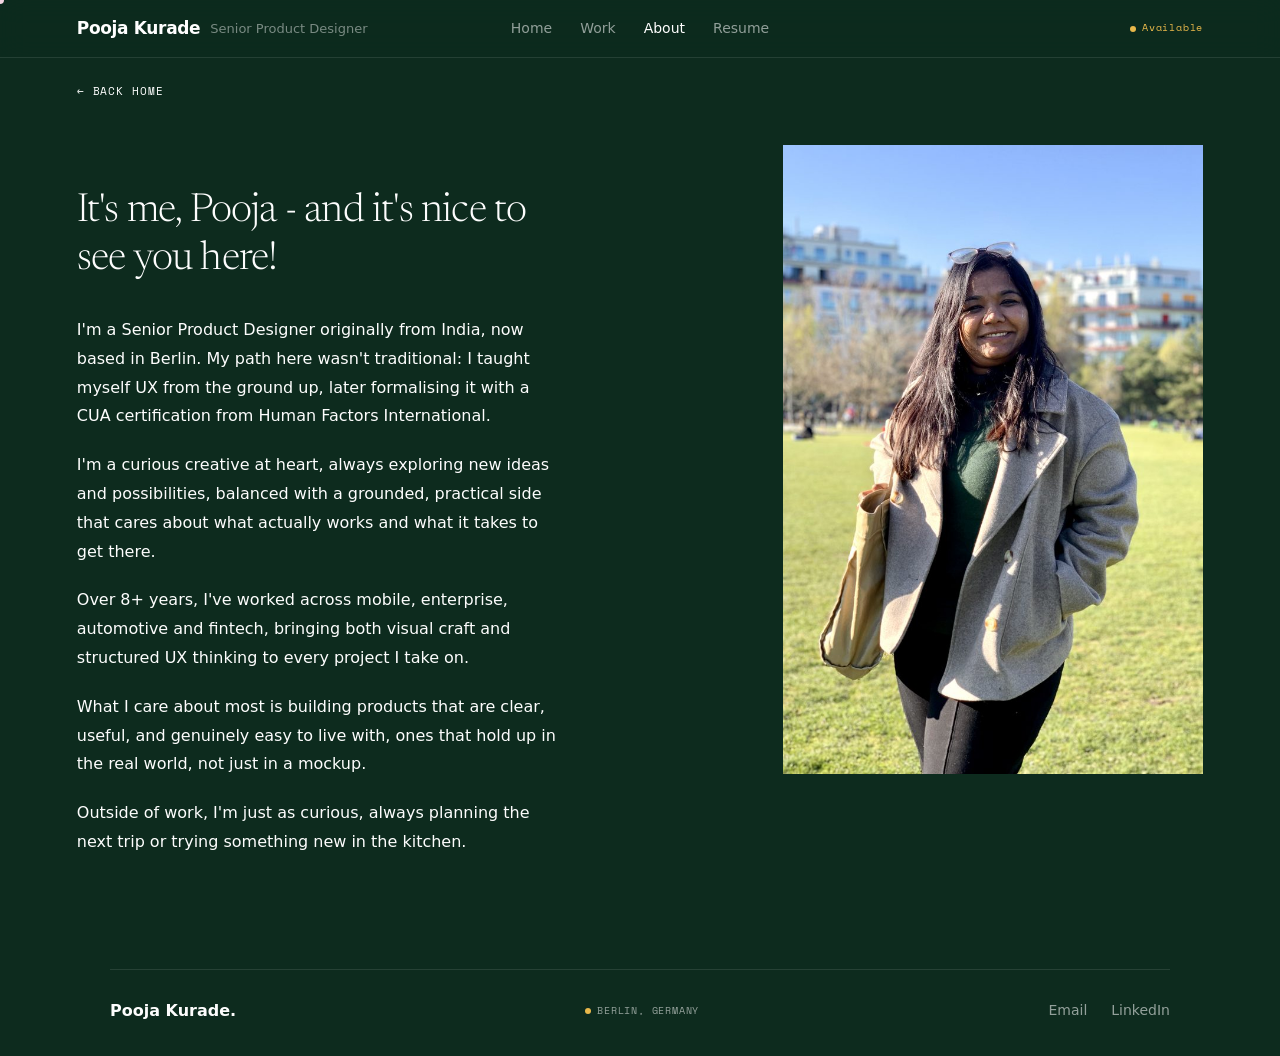
==== commit 212e6dc3: "Brighten About body text and brand marquee for readability" ====
--- a/about.html
+++ b/about.html
@@ -112,6 +112,7 @@
 /* ── PROFILE / NARRATIVE (matches Figma layout) ── */
 #profile { padding-top: 58px }
 .about-split {
+  position: relative;
   display: flex;
   align-items: flex-start;
   justify-content: center;
@@ -128,18 +129,19 @@
 }
 .about-split-text-inner { max-width: 480px }
 .about-back {
+  position: absolute; top: 24px; left: clamp(24px, 6vw, 96px); z-index: 5;
   display: inline-flex; align-items: center; gap: 6px;
   font-family: var(--ff-m); font-size: 11px; letter-spacing: .08em; text-transform: uppercase;
-  color: var(--mid); margin-bottom: 28px; transition: color .2s;
-}
-.about-back:hover { color: var(--teal) }
+  color: #fff; transition: color .2s;
+}
+.about-back:hover { color: #fff; opacity: .78 }
 .narrative-heading {
   font-family: 'Newsreader', serif;
   font-size: clamp(30px, 3.8vw, 40px); font-weight: 300;
   color: #fdfdfd; letter-spacing: -.02em; line-height: 1.2;
   margin-bottom: 32px; max-width: 20ch;
 }
-.narrative-p { font-size: 16px; color: var(--mid); line-height: 1.8; margin-bottom: 20px }
+.narrative-p { font-size: 16px; color: #fdfdfd; line-height: 1.8; margin-bottom: 20px }
 .about-split-photo {
   position: relative; overflow: hidden; background: var(--teal);
   flex-shrink: 0;
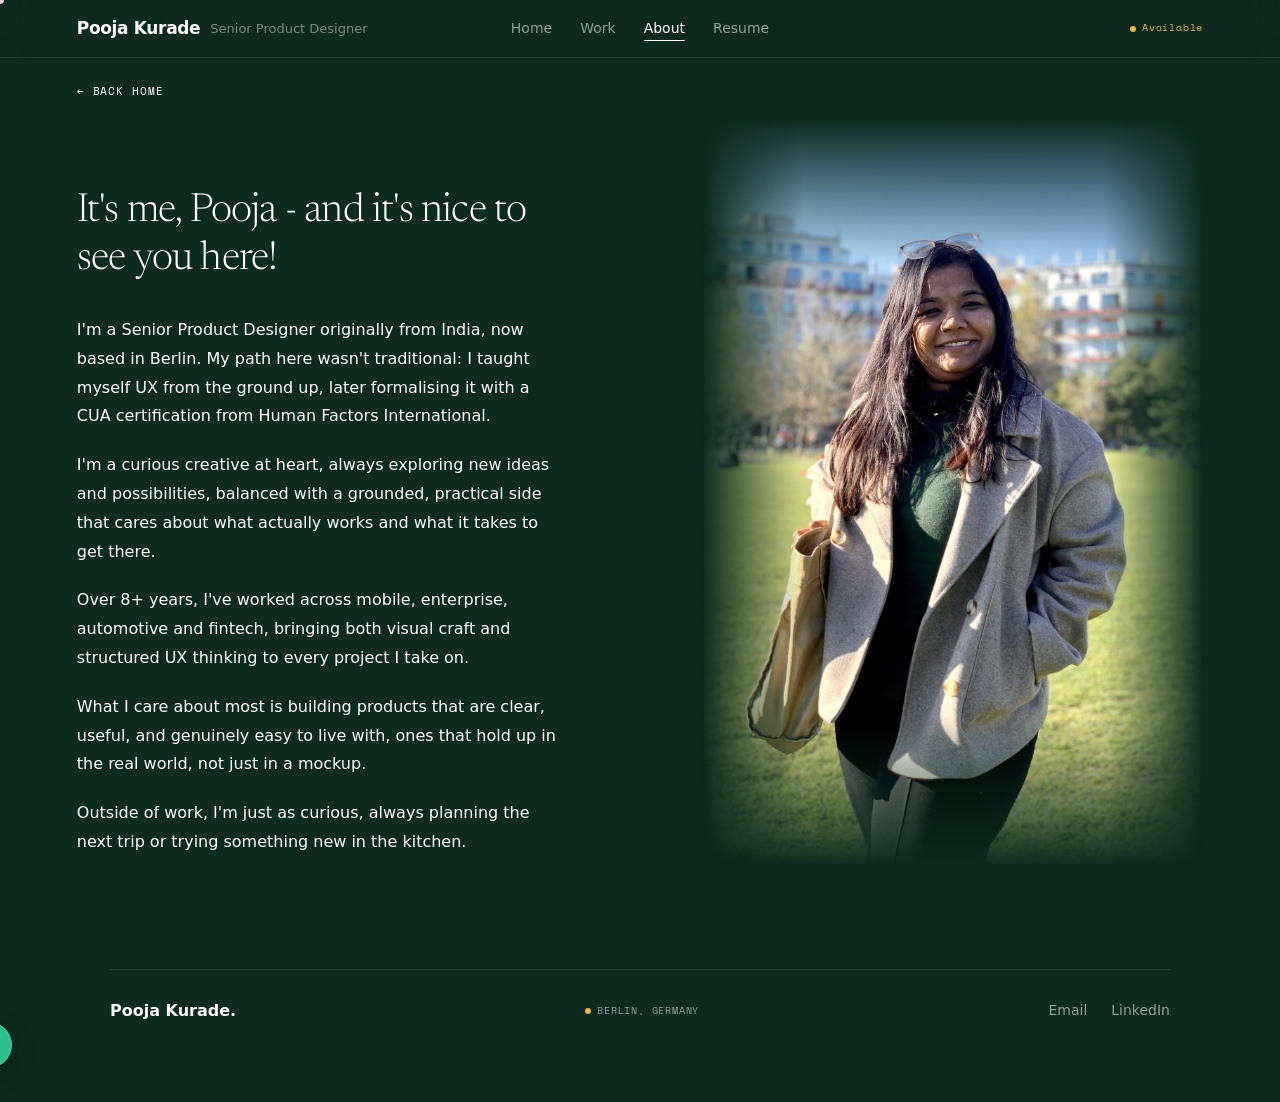
==== commit 721d208a: "About: blend photo edges; nav scroll-spy for Work" ====
--- a/about.html
+++ b/about.html
@@ -143,14 +143,23 @@
 }
 .narrative-p { font-size: 16px; color: #fdfdfd; line-height: 1.8; margin-bottom: 20px }
 .about-split-photo {
-  position: relative; overflow: hidden; background: var(--teal);
+  position: relative; overflow: visible; background: transparent;
   flex-shrink: 0;
-  width: 420px; aspect-ratio: 483 / 723;
-  margin-top: 87px;
+  width: 500px; aspect-ratio: 483 / 723;
+  margin-top: 60px;
 }
 .about-split-photo img {
   width: 100%; height: 100%; display: block;
   object-fit: cover; object-position: center 15%;
+  /* Feather all four edges so the photo dissolves into the page background */
+  -webkit-mask-image:
+    linear-gradient(to right,  transparent 0%, #000 20%, #000 80%, transparent 100%),
+    linear-gradient(to bottom, transparent 0%, #000 20%, #000 80%, transparent 100%);
+          mask-image:
+    linear-gradient(to right,  transparent 0%, #000 20%, #000 80%, transparent 100%),
+    linear-gradient(to bottom, transparent 0%, #000 20%, #000 80%, transparent 100%);
+  -webkit-mask-composite: source-in;
+          mask-composite: intersect;
 }
 @media(max-width: 900px) {
   .about-split { flex-direction: column; gap: 0; min-height: 0; padding: 0 clamp(24px, 6vw, 96px) }
@@ -187,6 +196,7 @@
   .hamburger { display: flex }
 }
 </style>
+<link rel="stylesheet" href="interactions.css">
 </head>
 <body>
 
@@ -207,7 +217,7 @@
     <li><a href="index.html">Home</a></li>
     <li><a href="index.html#work">Work</a></li>
     <li><a href="about.html" class="cur-page">About</a></li>
-    <li><a href="pooja_kurade_resume.pdf" target="_blank" rel="noopener">Resume</a></li>
+    <li><a href="Pooja_Kurade_Resume.pdf" target="_blank" rel="noopener">Resume</a></li>
   </ul>
   <div class="nav-right">
     <span class="nav-avail"><span class="nav-dot"></span>Available</span>
@@ -285,5 +295,6 @@
 }, { threshold: 0.06 });
 document.querySelectorAll('.rv').forEach(el => obs.observe(el));
 </script>
+<script src="interactions.js" defer></script>
 </body>
 </html>
--- a/interactions.css
+++ b/interactions.css
@@ -0,0 +1,164 @@
+/*
+ * interactions.css — Pooja Kurade Portfolio
+ * Additive micro-interaction polish ONLY.
+ * - Uses existing class names and CSS custom properties (--teal, --ease, etc.)
+ * - transform/opacity/box-shadow only → no layout thrash, no reflow
+ * - Does NOT change layout, content, colour scheme, or type
+ * - Fully guarded by prefers-reduced-motion at the bottom
+ * Load LAST (after each page's own <style> and shared.css).
+ */
+
+:root { --mi-ease: var(--ease, cubic-bezier(0.4,0,0.2,1)); }
+
+/* ─────────────────────────────────────────────
+   1 · BUTTONS & CTAs — hover lift + press feedback
+───────────────────────────────────────────── */
+.nav-cv, .profile-cta, .ds-proto-btn, .cs-back, .about-back, .htag, .sk {
+  transition: background .2s var(--mi-ease), color .2s var(--mi-ease),
+              transform .18s var(--mi-ease), box-shadow .2s var(--mi-ease);
+}
+.nav-cv:hover        { box-shadow: 0 6px 18px rgba(0,0,0,.20); }
+.profile-cta:hover   { box-shadow: 0 8px 22px rgba(47,190,142,.28); }
+.ds-proto-btn:hover  { box-shadow: 0 10px 26px rgba(0,0,0,.22); }
+
+/* Quick, subtle press */
+.nav-cv:active, .profile-cta:active, .ds-proto-btn:active { transform: translateY(1px) scale(.985); }
+.cs-back:active, .about-back:active { transform: translateX(-2px); }
+
+/* Chips / skill pills — gentle nudge on hover (they're interactive-feeling) */
+.htag:hover, .sk:hover, .pill:hover { transform: translateY(-1px); }
+
+/* ─────────────────────────────────────────────
+   2 · NAV LINKS — underline-grow
+───────────────────────────────────────────── */
+.nav-links a { position: relative; }
+.nav-links a::after {
+  content: ''; position: absolute; left: 0; right: 0; bottom: -5px;
+  height: 1.5px; background: currentColor; border-radius: 2px;
+  transform: scaleX(0); transform-origin: left center;
+  transition: transform .22s var(--mi-ease);
+}
+.nav-links a:hover::after,
+.nav-links a.cur-page::after { transform: scaleX(1); }
+
+/* ─────────────────────────────────────────────
+   3 · CARDS — subtle lift + soft shadow on hover
+───────────────────────────────────────────── */
+.service-card, .cs-insight-card, .persona-card, .ref-item, .mgr-card,
+.flow-step, .sg-type-block, .vision-col, .outcome-card, .ai-card, .prompt-card {
+  transition: transform .25s var(--mi-ease), box-shadow .25s var(--mi-ease);
+  will-change: transform;
+}
+.service-card:hover, .cs-insight-card:hover, .persona-card:hover, .ref-item:hover,
+.mgr-card:hover, .flow-step:hover, .sg-type-block:hover, .vision-col:hover {
+  transform: translateY(-4px);
+  box-shadow: 0 12px 30px rgba(0,0,0,.09);
+}
+.outcome-card:hover { transform: translateY(-4px); box-shadow: 0 16px 36px rgba(0,0,0,.12); }
+.prompt-card:hover  { transform: translateY(-3px); box-shadow: 0 16px 40px rgba(8,24,18,.28); }
+
+/* ─────────────────────────────────────────────
+   4 · IMAGES — smooth zoom inside their (overflow-hidden) container
+───────────────────────────────────────────── */
+.hero-photo, .profile-photo-col, .about-split-photo,
+.cs-hero-img, .design-screen-card, .fd-viewport, .fd-viewport-feat { overflow: hidden; }
+
+.hero-photo img, .profile-photo-col > img, .about-split-photo img,
+.cs-hero-img img, .design-screen-card img,
+.fd-viewport img, .fd-viewport-feat img {
+  transition: transform .4s var(--mi-ease);
+  will-change: transform;
+}
+.hero-photo:hover img, .profile-photo-col:hover > img, .about-split-photo:hover img,
+.cs-hero-img:hover img, .design-screen-card:hover img,
+.fd-viewport:hover img, .fd-viewport-feat:hover img { transform: scale(1.045); }
+
+/* Project list rows — arrow already animates; add a soft trailing glow */
+.proj-item { transition: background .3s var(--mi-ease); }
+
+/* ─────────────────────────────────────────────
+   5 · STICKY NAV — fade a stronger shadow in on scroll
+───────────────────────────────────────────── */
+nav, #nav { transition: box-shadow .3s var(--mi-ease), background .3s var(--mi-ease); }
+nav.scrolled, #nav.scrolled { box-shadow: 0 6px 26px rgba(0,0,0,.22); }
+
+/* ─────────────────────────────────────────────
+   6 · BACK-TO-TOP button (injected by interactions.js)
+───────────────────────────────────────────── */
+.back-to-top {
+  position: fixed; right: clamp(18px, 3vw, 34px); bottom: clamp(18px, 3vw, 34px);
+  z-index: 300; width: 46px; height: 46px; border-radius: 50%;
+  border: 1px solid rgba(255,255,255,.16);
+  background: var(--teal, #2FBE8E); color: #08110d;
+  display: flex; align-items: center; justify-content: center;
+  cursor: pointer; padding: 0;
+  box-shadow: 0 8px 24px rgba(0,0,0,.24);
+  opacity: 0; transform: translateY(12px) scale(.9); pointer-events: none;
+  transition: opacity .22s var(--mi-ease), transform .22s var(--mi-ease), box-shadow .2s var(--mi-ease);
+}
+.back-to-top svg { width: 18px; height: 18px; stroke: currentColor; fill: none; stroke-width: 2.2; }
+.back-to-top.show { opacity: 1; transform: translateY(0) scale(1); pointer-events: auto; }
+.back-to-top:hover { transform: translateY(-2px) scale(1.05); box-shadow: 0 12px 30px rgba(0,0,0,.30); }
+.back-to-top:active { transform: translateY(0) scale(.96); }
+@media (hover:none) { .back-to-top { width: 44px; height: 44px; } }
+
+/* ─────────────────────────────────────────────
+   7 · TOOLTIP (data-tooltip) — used by back-to-top; opt-in elsewhere
+───────────────────────────────────────────── */
+[data-tooltip] { position: relative; }
+[data-tooltip]::before {
+  content: attr(data-tooltip);
+  position: absolute; bottom: calc(100% + 8px); left: 50%; transform: translateX(-50%) translateY(4px);
+  background: #08110d; color: #fff; font-size: 11px; line-height: 1; white-space: nowrap;
+  font-family: var(--ff-m, monospace); letter-spacing: .04em;
+  padding: 6px 9px; border-radius: 6px;
+  opacity: 0; pointer-events: none;
+  transition: opacity .18s var(--mi-ease), transform .18s var(--mi-ease);
+}
+[data-tooltip]:hover::before { opacity: 1; transform: translateX(-50%) translateY(0); }
+
+/* ─────────────────────────────────────────────
+   8 · FORM interaction states (styles ready for any future contact form —
+       adds nothing visible until a form exists on the page)
+───────────────────────────────────────────── */
+.form-field input, .form-field textarea, .form-field select {
+  transition: border-color .2s var(--mi-ease), box-shadow .2s var(--mi-ease), background .2s var(--mi-ease);
+}
+.form-field input:focus, .form-field textarea:focus, .form-field select:focus {
+  outline: none; border-color: var(--teal, #2FBE8E);
+  box-shadow: 0 0 0 3px rgba(47,190,142,.18);
+}
+.form-field.is-invalid input, .form-field.is-invalid textarea { border-color: #C0492E; box-shadow: 0 0 0 3px rgba(192,73,46,.15); }
+.form-field.is-valid   input, .form-field.is-valid   textarea { border-color: #16A34A; box-shadow: 0 0 0 3px rgba(22,163,74,.15); }
+.form-field .field-msg { font-size: 12px; margin-top: 6px; opacity: 0; transform: translateY(-3px); transition: opacity .2s var(--mi-ease), transform .2s var(--mi-ease); }
+.form-field.is-invalid .field-msg, .form-field.is-valid .field-msg { opacity: 1; transform: none; }
+button.is-loading { position: relative; color: transparent !important; pointer-events: none; }
+button.is-loading::after {
+  content: ''; position: absolute; inset: 0; margin: auto; width: 16px; height: 16px;
+  border: 2px solid rgba(255,255,255,.4); border-top-color: #fff; border-radius: 50%;
+  animation: mi-spin .6s linear infinite;
+}
+button.is-success { background: #16A34A !important; }
+@keyframes mi-spin { to { transform: rotate(360deg); } }
+
+/* ─────────────────────────────────────────────
+   9 · REDUCED MOTION — respect the user's OS setting
+───────────────────────────────────────────── */
+@media (prefers-reduced-motion: reduce) {
+  *, *::before, *::after {
+    transition-duration: .01ms !important;
+    animation-duration: .01ms !important;
+    animation-iteration-count: 1 !important;
+    scroll-behavior: auto !important;
+  }
+  .hero-photo:hover img, .profile-photo-col:hover > img, .about-split-photo:hover img,
+  .cs-hero-img:hover img, .design-screen-card:hover img,
+  .fd-viewport:hover img, .fd-viewport-feat:hover img,
+  .service-card:hover, .cs-insight-card:hover, .persona-card:hover, .ref-item:hover,
+  .mgr-card:hover, .flow-step:hover, .sg-type-block:hover, .vision-col:hover,
+  .outcome-card:hover, .prompt-card:hover, .ai-card:hover,
+  .back-to-top, .back-to-top.show, .back-to-top:hover { transform: none !important; }
+  .nav-links a::after { transition: none !important; }
+  .back-to-top.show { opacity: 1; }
+  button.is-loading::after { animation: none; }
+}
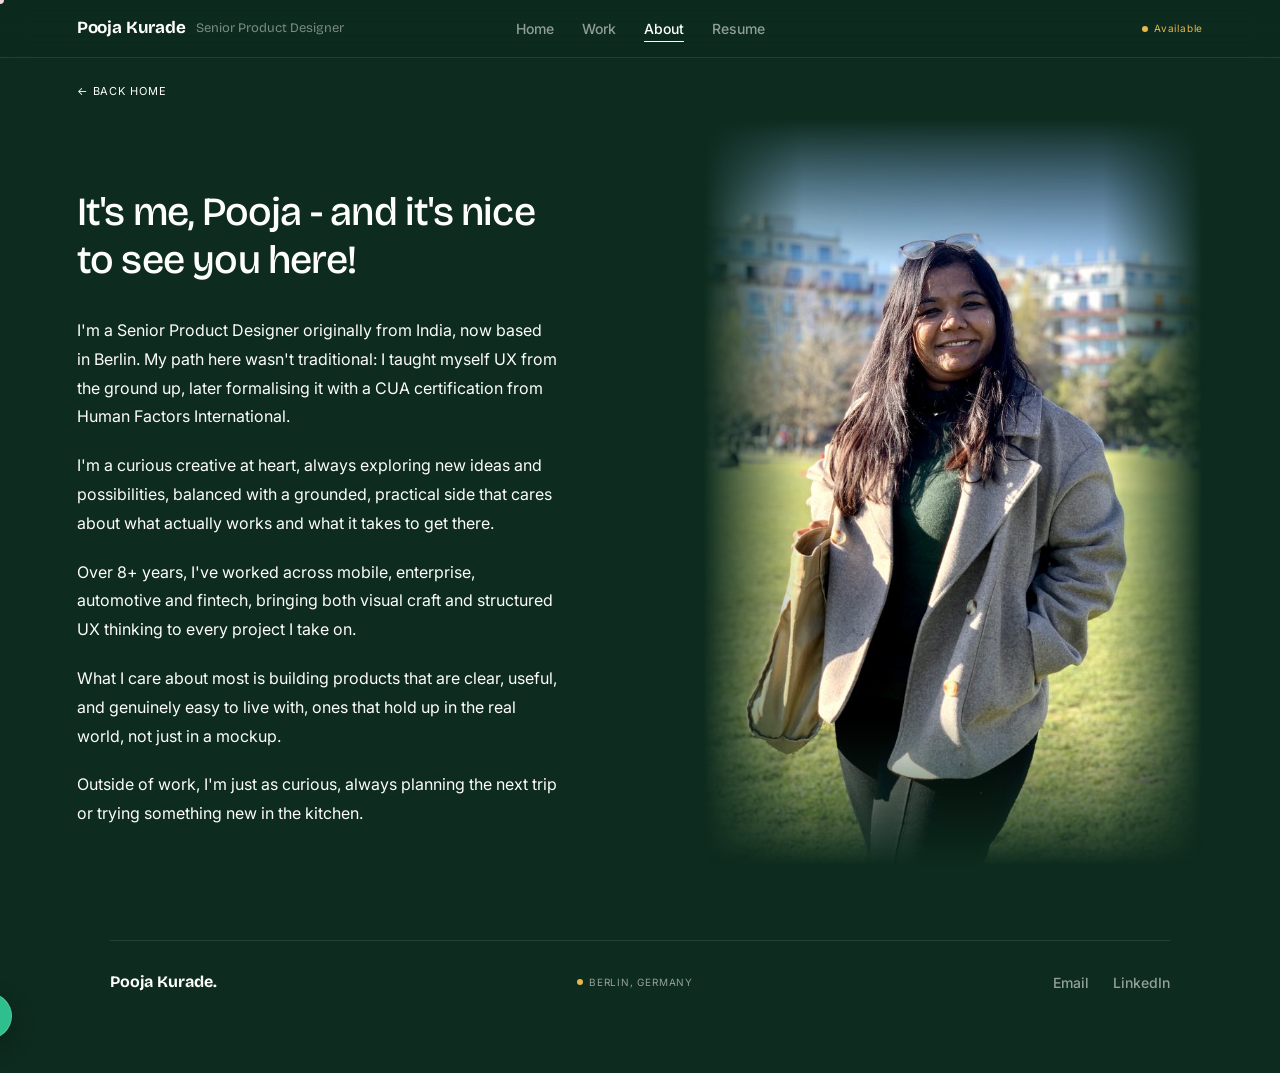
==== commit 599a2ebe: "Implement Bricolage Grotesque + Inter typography system site-wide" ====
--- a/about.html
+++ b/about.html
@@ -9,11 +9,9 @@
 <link rel="icon" type="image/png" sizes="16x16" href="images/favicon-16.png">
 <link rel="apple-touch-icon" sizes="180x180" href="images/favicon-180.png">
 <link rel="icon" href="images/favicon.ico">
-<link href="https://api.fontshare.com/v2/css?f[]=general-sans@400,500,600,700&display=swap" rel="stylesheet">
 <link rel="preconnect" href="https://fonts.googleapis.com">
 <link rel="preconnect" href="https://fonts.gstatic.com" crossorigin>
-<link href="https://fonts.googleapis.com/css2?family=Space+Mono&display=swap" rel="stylesheet">
-<link href="https://fonts.googleapis.com/css2?family=Newsreader:ital,wght@0,300;1,300&display=swap" rel="stylesheet">
+<link href="https://fonts.googleapis.com/css2?family=Bricolage+Grotesque:opsz,wght@12..96,400;12..96,500;12..96,600;12..96,700;12..96,800&family=Inter:wght@400;500;600;700&display=swap" rel="stylesheet">
 <style>
 
 /* ── TOKENS ── */
@@ -32,8 +30,9 @@
   --yellow:   #E8B84B;
   --yellow-l: rgba(232,184,75,.14);
   --border:   rgba(255,255,255,.10);
-  --ff:  'Source Sans 3', 'Source Sans Pro', system-ui, sans-serif;
-  --ff-m: 'Space Mono', monospace;
+  --ff:  'Inter', system-ui, sans-serif;
+  --ff-m: 'Inter', system-ui, sans-serif;
+  --ff-display: 'Bricolage Grotesque', 'Inter', system-ui, sans-serif;
   --pad:  clamp(24px, 6vw, 96px);
   --max-w: 1060px;
   --ease: cubic-bezier(0.4,0,0.2,1);
@@ -71,7 +70,7 @@
   backdrop-filter: blur(14px); -webkit-backdrop-filter: blur(14px);
   border-bottom: 1px solid var(--border);
 }
-.nav-logo { font-size: 17px; font-weight: 700; color: #fff; letter-spacing: -.02em; display: flex; align-items: center; gap: 10px; justify-self: start }
+.nav-logo { font-family: var(--ff-display); font-size: 17px; font-weight: 700; color: #fff; letter-spacing: -.01em; display: flex; align-items: center; gap: 10px; justify-self: start }
 .nav-role { font-size: 13px; font-weight: 400; color: rgba(255,255,255,.45); letter-spacing: 0 }
 @media (max-width: 640px) { .nav-role { display: none } }
 .nav-links { display: flex; list-style: none; gap: 28px; align-items: center; justify-self: center }
@@ -79,7 +78,7 @@
 .nav-links a:hover, .nav-links a.cur-page { color: #fff }
 .nav-right { display: flex; align-items: center; gap: 22px; justify-self: end }
 .nav-cv {
-  font-family: var(--ff); font-size: 14px; font-weight: 500;
+  font-family: var(--ff-display); font-size: 14px; font-weight: 500;
   color: rgba(255,255,255,.55);
   transition: color .2s;
   white-space: nowrap;
@@ -136,8 +135,8 @@
 }
 .about-back:hover { color: #fff; opacity: .78 }
 .narrative-heading {
-  font-family: 'Newsreader', serif;
-  font-size: clamp(30px, 3.8vw, 40px); font-weight: 300;
+  font-family: var(--ff-display);
+  font-size: clamp(30px, 3.8vw, 40px); font-weight: 500;
   color: #fdfdfd; letter-spacing: -.02em; line-height: 1.2;
   margin-bottom: 32px; max-width: 20ch;
 }
@@ -176,7 +175,7 @@
   flex-wrap: wrap; gap: 14px;
   border-top: 1px solid var(--border); padding-top: 28px;
 }
-.ft-logo { font-size: 16px; font-weight: 700; color: var(--white) }
+.ft-logo { font-family: var(--ff-display); font-size: 16px; font-weight: 700; color: var(--white) }
 .ft-loc {
   font-family: var(--ff-m); font-size: 10px; letter-spacing: .08em;
   text-transform: uppercase; color: var(--mid);
